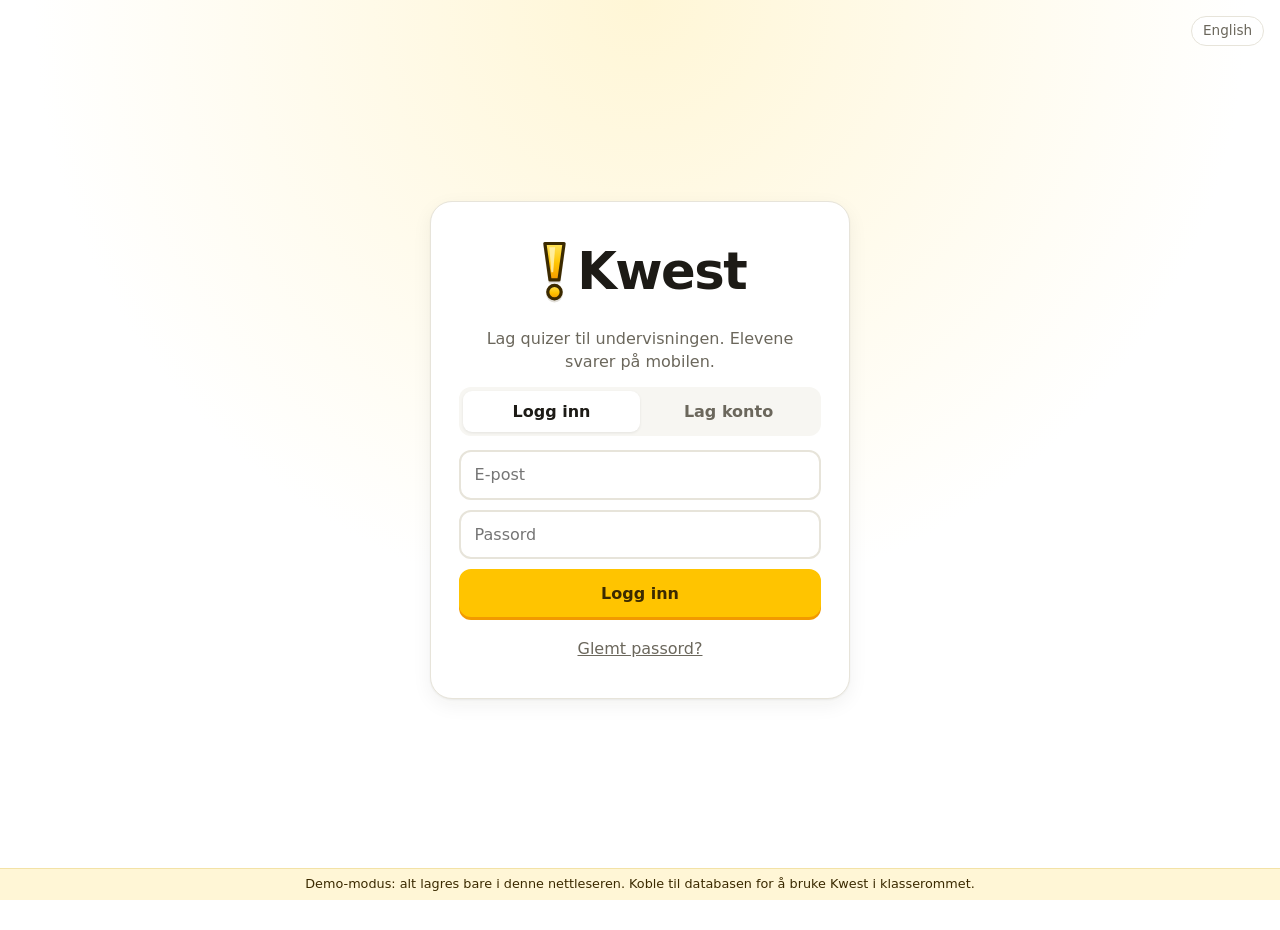
==== laerer.html @ b6a22ca3 "Kwest: quiz-app for undervisning med lærerside, storskjerm og mobilsvar Co-Authored-By: Claude Opus " ====
<!doctype html>
<html lang="nb">
<head>
  <meta charset="utf-8">
  <meta name="viewport" content="width=device-width, initial-scale=1, viewport-fit=cover">
  <meta name="theme-color" content="#FFC400">
  <title>Kwest – lærer</title>
  <link rel="stylesheet" href="css/style.css">
</head>
<body class="page-teacher">
  <div id="app"></div>
  <noscript>Kwest trenger JavaScript.</noscript>
  <script src="js/vendor/supabase.js"></script>
  <script type="module" src="js/teacher.js"></script>
</body>
</html>
---- css/style.css ----
/* Kwest – rent, hvitt og gult. */
:root {
  --bg: #ffffff;
  --soft: #F7F6F2;
  --line: #E7E4DA;
  --ink: #1D1B16;
  --muted: #6B675C;
  --gold: #FFC400;
  --gold-2: #F29A00;
  --gold-soft: #FFF6D6;
  --brown: #3B2A00;
  --ok: #1E8B3A;
  --bad: #D62839;
  --radius: 14px;
  --shadow: 0 1px 2px rgba(29, 27, 22, .06), 0 6px 20px rgba(29, 27, 22, .06);
  --font: ui-rounded, "SF Pro Rounded", "Nunito", system-ui, -apple-system, "Segoe UI", Roboto, sans-serif;
  color-scheme: light;
}

* { box-sizing: border-box; }
html, body { margin: 0; min-height: 100%; }
body { background: var(--bg); color: var(--ink); font-family: var(--font); font-size: 16px; line-height: 1.45; -webkit-font-smoothing: antialiased; }
h1, h2, h3 { line-height: 1.15; margin: 0 0 .5em; letter-spacing: -.01em; }
h1 { font-size: 1.8rem; font-weight: 800; }
a { color: inherit; }
button, input, select, textarea { font: inherit; color: inherit; }
img { max-width: 100%; }
.hidden { display: none !important; }
.spacer { flex: 1; }
.muted { color: var(--muted); }
.small-text { font-size: .85rem; }
.center-text { text-align: center; }
.danger-text { color: var(--bad) !important; }
.stack { display: flex; flex-direction: column; gap: 12px; }
.row { display: flex; gap: 12px; align-items: flex-end; }
.row.wrap { flex-wrap: wrap; }
.grow { flex: 1; }

/* ---------- Logo ---------- */
.wordmark { display: inline-flex; align-items: center; gap: .15em; text-decoration: none; }
.wordmark .mark { flex: none; filter: drop-shadow(0 2px 0 rgba(59, 42, 0, .15)); }
.wordmark-text { font-weight: 900; letter-spacing: -.03em; color: var(--ink); }
.brand { text-decoration: none; }

/* ---------- Knapper og skjema ---------- */
.btn {
  display: inline-flex; align-items: center; justify-content: center; gap: .4em;
  padding: .65em 1.15em; border-radius: 12px; border: 2px solid var(--line); background: #fff;
  font-weight: 700; cursor: pointer; text-decoration: none; white-space: nowrap;
  transition: transform .08s ease, background .15s ease, box-shadow .15s ease;
}
.btn:hover { background: var(--soft); }
.btn:active { transform: translateY(1px); }
.btn:disabled { opacity: .45; cursor: not-allowed; }
.btn.primary { background: var(--gold); border-color: var(--gold); color: var(--brown); box-shadow: 0 3px 0 var(--gold-2); }
.btn.primary:hover { background: #FFD233; }
.btn.primary:active { box-shadow: 0 1px 0 var(--gold-2); transform: translateY(2px); }
.btn.danger { background: var(--bad); border-color: var(--bad); color: #fff; }
.btn.ghost { background: transparent; }
.btn.ghost:hover { background: var(--soft); }
.btn.small { padding: .4em .8em; font-size: .9rem; border-radius: 10px; }
.btn.big { font-size: 1.25rem; padding: .7em 1.6em; }
.btn.huge { font-size: 1.35rem; padding: .85em 1.2em; width: 100%; border-radius: 16px; }
.btn.wide { width: 100%; }
.icon-btn { border: 0; background: transparent; width: 38px; height: 38px; border-radius: 10px; cursor: pointer; font-size: 1.1rem; }
.icon-btn:hover:not(:disabled) { background: var(--soft); }
.icon-btn:disabled { opacity: .3; cursor: default; }
.link { border: 0; background: none; color: var(--muted); text-decoration: underline; cursor: pointer; padding: 6px; }
.lang-btn { border: 1px solid var(--line); background: #fff; border-radius: 999px; padding: .3em .8em; font-size: .85rem; cursor: pointer; color: var(--muted); }
.lang-btn:hover { color: var(--ink); }

input[type=text], input[type=email], input[type=password], input[type=search], input[type=number], input:not([type]), textarea, select {
  width: 100%; padding: .7em .85em; border: 2px solid var(--line); border-radius: 12px; background: #fff; outline: none;
  transition: border-color .15s ease, box-shadow .15s ease;
}
input:focus, textarea:focus, select:focus { border-color: var(--gold); box-shadow: 0 0 0 4px var(--gold-soft); }
textarea { resize: vertical; }
select { cursor: pointer; }
.field { display: flex; flex-direction: column; gap: 4px; font-size: .85rem; color: var(--muted); font-weight: 600; }
.field select, .field input, .field textarea { color: var(--ink); font-size: 1rem; font-weight: 400; }
.check { display: flex; align-items: center; gap: 10px; cursor: pointer; }
.check input { width: 20px; height: 20px; accent-color: var(--gold-2); }
.num-input { width: 120px !important; }
.form-error { color: var(--bad); min-height: 1.2em; margin: 4px 0; font-weight: 600; }
.form-error:empty, .form-info:empty { display: none; }
.form-info { color: var(--ok); font-weight: 600; }
.code-input { font-family: ui-monospace, Menlo, Consolas, monospace; font-size: .85rem; }

/* ---------- Varsler og dialog ---------- */
.toasts { position: fixed; bottom: 24px; left: 50%; transform: translateX(-50%); display: flex; flex-direction: column; gap: 8px; z-index: 100; pointer-events: none; }
.toast { background: var(--ink); color: #fff; padding: .7em 1.2em; border-radius: 12px; box-shadow: var(--shadow); font-weight: 600; transition: opacity .4s; text-align: center; }
.toast.ok { background: var(--ok); }
.toast.bad { background: var(--bad); }
.toast.out { opacity: 0; }
.modal-wrap { position: fixed; inset: 0; background: rgba(29, 27, 22, .35); display: grid; place-items: center; z-index: 50; padding: 16px; animation: fade .15s ease; }
.modal { background: #fff; border-radius: 18px; width: min(640px, 100%); max-height: 90vh; overflow: auto; box-shadow: 0 20px 60px rgba(0, 0, 0, .2); }
.modal-head { display: flex; align-items: center; justify-content: space-between; padding: 18px 20px 0; }
.modal-head h2 { margin: 0; font-size: 1.3rem; }
.modal-body { padding: 16px 20px; }
.modal-body p { margin: 0; }
.modal-actions { display: flex; justify-content: flex-end; gap: 10px; padding: 0 20px 20px; }
@keyframes fade { from { opacity: 0; } }

.spinner { width: 42px; height: 42px; border-radius: 50%; border: 5px solid var(--gold-soft); border-top-color: var(--gold); animation: spin .8s linear infinite; margin: 40px auto; }
.spinner.small { width: 18px; height: 18px; border-width: 3px; margin: 0 8px 0 0; display: inline-block; vertical-align: middle; }
@keyframes spin { to { transform: rotate(360deg); } }

.demo-banner { position: fixed; bottom: 0; left: 0; right: 0; background: var(--gold-soft); color: var(--brown); font-size: .8rem; padding: 6px 12px; text-align: center; border-top: 1px solid #F3E2A6; z-index: 40; }
.is-demo { padding-bottom: 30px; }

/* =========================================================
   ELEV (mobil)
   ========================================================= */
.page-player { background: #fff; touch-action: manipulation; }
.page-player #app { min-height: 100dvh; display: flex; flex-direction: column; }
.ptop { display: flex; justify-content: space-between; align-items: center; padding: 14px 16px; }
.pbar { display: flex; align-items: center; gap: 10px; padding: 10px 16px; border-bottom: 1px solid var(--line); background: #fff; font-weight: 800; }
.pbar-name { flex: 1; overflow: hidden; text-overflow: ellipsis; white-space: nowrap; }
.pbar-score { background: var(--ink); color: #fff; border-radius: 999px; padding: .2em .8em; font-size: .9rem; }
.pbar-lost { color: var(--bad); font-size: .75rem; font-weight: 600; }
.pmain { flex: 1; display: flex; flex-direction: column; padding: 16px; }
.pmain.center { justify-content: center; align-items: center; text-align: center; }
.join-card { width: min(420px, 100%); display: flex; flex-direction: column; gap: 14px; align-items: stretch; margin-bottom: 8vh; }
.join-form { display: flex; flex-direction: column; gap: 12px; }
.join-label { font-weight: 800; font-size: 1.1rem; text-align: left; }
.big-input { font-size: 1.6rem !important; text-align: center; font-weight: 800; padding: .6em !important; border-radius: 16px !important; letter-spacing: .02em; }
.pin-chip { align-self: center; border: 0; background: var(--gold-soft); color: var(--brown); padding: .45em 1em; border-radius: 999px; font-weight: 700; cursor: pointer; }
.teacher-link { color: var(--muted); font-size: .9rem; margin-top: 18px; }
.pmsg { display: flex; flex-direction: column; align-items: center; gap: 6px; max-width: 420px; }
.pmsg h1 { font-size: 2rem; margin: 10px 0 0; }
.pmsg p { color: var(--muted); font-size: 1.1rem; margin: 0 0 12px; }
.big-mark { margin-bottom: 8px; }
.pulse .mark, .big-mark.pulse { animation: pulse 1s ease-in-out infinite; }
@keyframes pulse { 50% { transform: scale(1.08); } }
.lobby .big-mark .mark { animation: bob 2.4s ease-in-out infinite; }
@keyframes bob { 50% { transform: translateY(-8px); } }

.pmain.answering { padding: 10px; }
.answer-wrap { flex: 1; display: flex; flex-direction: column; gap: 10px; }
.pq-head { display: flex; justify-content: space-between; align-items: center; color: var(--muted); font-weight: 700; padding: 0 4px; }
.ptime { background: var(--gold); color: var(--brown); border-radius: 999px; min-width: 2.4em; text-align: center; padding: .1em .6em; font-weight: 900; }
.pgrid { flex: 1; display: grid; gap: 10px; grid-template-columns: 1fr 1fr; grid-auto-rows: 1fr; }
.pgrid.n2 { grid-template-columns: 1fr; }
.pbtn {
  border: 0; border-radius: 18px; color: #fff; cursor: pointer; display: flex; flex-direction: column; align-items: center; justify-content: center;
  gap: 8px; padding: 12px; font-weight: 800; text-shadow: 0 1px 2px rgba(0, 0, 0, .25); box-shadow: inset 0 -6px 0 rgba(0, 0, 0, .18);
  min-height: 0; overflow: hidden; word-break: break-word; transition: transform .08s ease, filter .15s;
}
.pbtn:active { transform: scale(.97); }
.pbtn .shape { width: 34px; height: 34px; opacity: .9; }
.pbtn .shape svg { width: 100%; height: 100%; }
.pbtn-text { line-height: 1.15; }
.pbtn.picked { filter: saturate(.35) brightness(.9); }
.order-num { font-size: 2rem; font-weight: 900; background: #fff; color: var(--ink); width: 48px; height: 48px; border-radius: 50%; display: grid; place-items: center; text-shadow: none; }
.order-wrap { flex: 1; display: flex; flex-direction: column; gap: 10px; }
.order-hint { margin: 0; text-align: center; font-weight: 700; }
.order-actions { display: flex; gap: 10px; }
.order-actions .btn { flex: 1; font-size: 1.15rem; padding: .8em; }
.ptext { flex: 1; display: flex; flex-direction: column; gap: 14px; justify-content: center; width: min(480px, 100%); margin: 0 auto; }
.slider-value { font-size: 3rem; font-weight: 900; text-align: center; }
.big-range { width: 100%; height: 44px; accent-color: var(--gold-2); }
.range-ends { display: flex; justify-content: space-between; color: var(--muted); font-weight: 700; margin-top: -8px; }

.pmain.full { padding: 0; }
.result { flex: 1; display: flex; flex-direction: column; align-items: center; justify-content: center; color: #fff; text-align: center; padding: 24px; gap: 6px; animation: fade .25s ease; }
.result.good { background: var(--ok); }
.result.bad { background: var(--bad); }
.result h1 { font-size: 2.4rem; margin: 0; }
.result-icon { width: 96px; height: 96px; border-radius: 50%; background: rgba(255, 255, 255, .2); display: grid; place-items: center; font-size: 3.2rem; font-weight: 900; }
.result-pts { background: rgba(0, 0, 0, .2); border-radius: 999px; padding: .3em 1em; font-size: 1.3rem; font-weight: 800; margin-top: 6px; }
.result-streak { font-weight: 700; }
.result-rank { font-size: 1.15rem; opacity: .9; }
.final .medal { font-size: 5rem; line-height: 1; }
.final-place { font-size: 1.4rem !important; color: var(--ink) !important; font-weight: 800; }

/* =========================================================
   STORSKJERM (vert)
   ========================================================= */
.page-host #app { min-height: 100vh; display: flex; flex-direction: column; }
.hbar { display: flex; align-items: center; gap: 14px; padding: 12px 24px; border-bottom: 1px solid var(--line); }
.hbar-pin { color: var(--muted); font-weight: 600; }
.hbar-pin b { color: var(--ink); font-size: 1.2em; letter-spacing: .04em; }
.hbar-count { font-weight: 800; }
.hmain { flex: 1; display: flex; flex-direction: column; padding: 24px 32px 28px; gap: 18px; min-height: 0; }
.is-demo .hmain { padding-bottom: 44px; }
.host-center { min-height: 100vh; display: flex; flex-direction: column; align-items: center; justify-content: center; gap: 16px; text-align: center; padding: 24px; font-size: 1.2rem; }

.lobby-top { display: grid; grid-template-columns: 1fr auto; gap: 32px; align-items: center; background: var(--soft); border-radius: 24px; padding: 28px 36px; }
.lobby-title { font-size: 1.6rem; color: var(--muted); font-weight: 700; margin: 0 0 6px; }
.lobby-at { font-size: 1.7rem; margin: 0; }
.lobby-at b { font-weight: 900; }
.lobby-pin { display: flex; align-items: baseline; gap: 18px; margin: 6px 0; }
.lobby-pin span { font-size: 1.6rem; font-weight: 800; color: var(--muted); }
.lobby-pin strong { font-size: clamp(4rem, 9vw, 7.5rem); font-weight: 900; letter-spacing: .04em; line-height: 1; }
.lobby-scan { color: var(--muted); font-size: 1.2rem; margin: 0; }
.lobby-qr { width: clamp(200px, 24vw, 320px); background: #fff; border-radius: 18px; padding: 10px; box-shadow: var(--shadow); }
.lobby-qr svg { width: 100%; height: auto; display: block; }
.lobby-players { flex: 1; display: flex; flex-direction: column; gap: 16px; }
.lobby-bar { display: flex; align-items: center; gap: 14px; }
.lobby-count { font-size: 1.4rem; font-weight: 900; }
.chips { display: flex; flex-wrap: wrap; gap: 10px; align-content: flex-start; }
.chip { background: #fff; border: 2px solid var(--line); border-radius: 999px; padding: .45em 1.1em; font-size: 1.25rem; font-weight: 800; cursor: pointer; }
.chip.new { animation: pop .3s ease; }
.chip:hover { border-color: var(--bad); color: var(--bad); text-decoration: line-through; }
@keyframes pop { from { transform: scale(.6); opacity: 0; } }
.waiting { color: var(--muted); font-size: 1.3rem; }

.qhead { display: flex; gap: 16px; align-items: center; }
.qhead-mark { flex: none; }
.qhead-n { color: var(--muted); font-weight: 700; }
.qhead-text { font-size: clamp(1.6rem, 3vw, 2.6rem); margin: 0; }
.qhead-text.long { font-size: clamp(1.3rem, 2.2vw, 1.9rem); }
.qbody { flex: 1; display: grid; grid-template-columns: 140px 1fr 140px; align-items: center; gap: 24px; min-height: 0; }
.qimg { max-height: 42vh; max-width: 100%; border-radius: 16px; justify-self: center; object-fit: contain; box-shadow: var(--shadow); }
.qimg.small { max-height: 26vh; }
.qimg-empty { display: grid; place-items: center; }
.answer-on-phone { font-size: 5rem; color: var(--line); margin: 0; }
.slider-preview { display: flex; align-items: center; gap: 14px; width: 100%; font-size: 1.6rem; font-weight: 800; }
.slider-line { flex: 1; height: 10px; border-radius: 999px; background: linear-gradient(90deg, var(--gold-soft), var(--gold)); }
.timer-ring {
  --p: 1; width: 120px; height: 120px; border-radius: 50%; display: grid; place-items: center;
  background: conic-gradient(var(--gold) calc(var(--p) * 360deg), var(--soft) 0);
}
.timer-num { width: 92px; height: 92px; border-radius: 50%; background: #fff; display: grid; place-items: center; font-size: 2.6rem; font-weight: 900; }
.acount { display: flex; flex-direction: column; align-items: center; gap: 4px; font-weight: 700; color: var(--muted); }
.acount-n { font-size: 3rem; color: var(--ink); line-height: 1; }
.tiles { display: grid; grid-template-columns: 1fr 1fr; gap: 14px; }
.tile {
  position: relative; display: flex; align-items: center; gap: 16px; padding: 18px 22px; border-radius: 16px; color: #fff; min-height: 86px;
  font-size: clamp(1.15rem, 2vw, 1.7rem); font-weight: 800; overflow: hidden; text-shadow: 0 1px 2px rgba(0, 0, 0, .2);
  box-shadow: inset 0 -6px 0 rgba(0, 0, 0, .15); transition: opacity .3s;
}
.tile .shape { width: 32px; height: 32px; flex: none; z-index: 1; }
.tile .shape svg { width: 100%; height: 100%; }
.tile-text { flex: 1; z-index: 1; }
.tile-check { z-index: 1; background: #fff; color: var(--ok); width: 40px; height: 40px; border-radius: 50%; display: grid; place-items: center; font-size: 1.5rem; text-shadow: none; }
.tile.dim { opacity: .35; }

.intro { flex: 1; display: flex; flex-direction: column; align-items: center; justify-content: center; text-align: center; gap: 16px; }
.intro-mark .mark { animation: pop .4s ease; }
.intro-text { font-size: clamp(2rem, 4.5vw, 3.6rem); max-width: 1100px; }
.intro-bar { width: min(600px, 80%); height: 10px; background: var(--soft); border-radius: 999px; overflow: hidden; }
.intro-bar span { display: block; height: 100%; background: var(--gold); animation: grow linear forwards; width: 0; }
@keyframes grow { to { width: 100%; } }
.info-slide { flex: 1; display: flex; flex-direction: column; align-items: center; justify-content: center; gap: 22px; text-align: center; }
.info-text { font-size: clamp(1.6rem, 3.4vw, 2.8rem); font-weight: 800; max-width: 1100px; white-space: pre-wrap; }

.reveal-body { flex: 1; display: flex; flex-direction: column; justify-content: center; min-height: 0; }
.reveal-wrap { display: flex; flex-direction: column; gap: 18px; align-items: stretch; }
.reveal-wrap .qimg { align-self: center; }
.reveal-top { display: flex; justify-content: center; align-items: flex-end; gap: 40px; }
.big-q { opacity: .18; }
.bars { display: flex; align-items: flex-end; justify-content: center; gap: 22px; height: 34vh; min-height: 180px; }
.bar-col { width: clamp(70px, 9vw, 130px); height: 100%; display: flex; flex-direction: column; justify-content: flex-end; align-items: stretch; gap: 6px; transition: opacity .3s; }
.bar-col.dim { opacity: .35; }
.bar-n { text-align: center; font-size: 1.8rem; font-weight: 900; }

.bar-area { flex: 1; display: flex; align-items: flex-end; min-height: 0; }
.bar { width: 100%; border-radius: 10px 10px 0 0; animation: barup .7s cubic-bezier(.2, .9, .3, 1) both; transform-origin: bottom; }
@keyframes barup { from { transform: scaleY(0); } }
.bar-shape { height: 40px; border-radius: 0 0 10px 10px; display: grid; place-items: center; color: #fff; }
.bar-shape svg { width: 22px; height: 22px; }
.correct-box { display: flex; align-items: baseline; gap: 14px; justify-content: center; flex-wrap: wrap; background: #E9F6EC; color: var(--ok); border-radius: 16px; padding: 14px 22px; font-weight: 700; font-size: 1.3rem; }
.correct-box strong { font-size: 2rem; color: var(--ink); }
.answer-list { list-style: none; padding: 0; margin: 0 auto; display: grid; grid-template-columns: repeat(auto-fill, minmax(260px, 1fr)); gap: 10px; width: 100%; }
.answer-list li { display: flex; justify-content: space-between; padding: 12px 16px; border-radius: 12px; background: var(--soft); font-size: 1.3rem; font-weight: 700; }
.answer-list li.ok { background: #E9F6EC; color: var(--ok); }
.cloud-wrap { text-align: center; }
.cloud { display: flex; flex-wrap: wrap; justify-content: center; align-items: center; gap: 6px 22px; max-width: 1200px; margin: 0 auto; padding: 10px; }
.cloud-word { border: 0; background: none; font-weight: 900; cursor: pointer; line-height: 1.1; animation: pop .4s ease; padding: 0 4px; border-radius: 8px; }
.cloud-word:hover { background: var(--soft); text-decoration: line-through; }
.numline { position: relative; height: 90px; margin: 30px 40px; }
.numline::before { content: ""; position: absolute; left: 0; right: 0; top: 40px; height: 8px; border-radius: 999px; background: var(--soft); }
.numline-band { position: absolute; top: 30px; height: 28px; background: #CFEBD6; border-radius: 8px; }
.numline-dot { position: absolute; top: 34px; width: 20px; height: 20px; margin-left: -10px; border-radius: 50%; background: var(--bad); opacity: .75; border: 2px solid #fff; }
.numline-dot.ok { background: var(--ok); }
.numline-correct { position: absolute; top: 18px; height: 52px; width: 6px; margin-left: -3px; border-radius: 3px; background: var(--ink); }
.numline-end { position: absolute; top: 64px; font-weight: 800; color: var(--muted); font-size: 1.2rem; }
.numline-end.l { left: 0; } .numline-end.r { right: 0; }
.order-list { list-style: none; padding: 0; margin: 0 auto; display: flex; flex-direction: column; gap: 10px; width: min(800px, 100%); counter-reset: o; }
.order-list li { counter-increment: o; display: flex; align-items: center; gap: 14px; color: #fff; border-radius: 14px; padding: 14px 18px; font-size: 1.5rem; font-weight: 800; }
.order-list li::before { content: counter(o); background: #fff; color: var(--ink); width: 40px; height: 40px; border-radius: 50%; display: grid; place-items: center; flex: none; }
.order-list .shape { width: 26px; height: 26px; }
.hfoot { display: flex; align-items: center; justify-content: space-between; gap: 16px; }
.reveal-stat { font-size: 1.3rem; font-weight: 800; color: var(--muted); }

.board-title { text-align: center; font-size: 2.6rem; }
.board { list-style: none; padding: 0; margin: 0 auto; width: min(900px, 100%); display: flex; flex-direction: column; gap: 12px; flex: 1; }
.board li { display: grid; grid-template-columns: 56px minmax(120px, 1.2fr) 2fr 130px; align-items: center; gap: 16px; background: var(--soft); border-radius: 16px; padding: 14px 20px; font-size: 1.5rem; font-weight: 800; animation: slide .4s ease both; }
.board li:first-child { background: var(--gold-soft); }
@keyframes slide { from { transform: translateX(-30px); opacity: 0; } }
.board-rank { width: 44px; height: 44px; border-radius: 50%; background: #fff; display: grid; place-items: center; }
.board-name { overflow: hidden; text-overflow: ellipsis; white-space: nowrap; }
.board-streak { font-size: 1rem; }
.board-bar { height: 14px; background: #fff; border-radius: 999px; overflow: hidden; }
.board-bar span { display: block; height: 100%; background: var(--gold); border-radius: 999px; transition: width .8s ease; }
.board-score { text-align: right; }
.board-score small { color: var(--ok); font-size: .9rem; display: block; }

.podium { flex: 1; display: flex; align-items: flex-end; justify-content: center; gap: 18px; min-height: 340px; }
.pod { width: min(260px, 28vw); display: flex; flex-direction: column; align-items: center; gap: 6px; animation: rise .8s cubic-bezier(.2, .9, .3, 1.2) both; }
.pod.third { animation-delay: .3s; } .pod.second { animation-delay: .9s; } .pod.first { animation-delay: 1.6s; }
@keyframes rise { from { transform: translateY(120px); opacity: 0; } }
.pod-name { font-size: 1.8rem; font-weight: 900; text-align: center; overflow-wrap: anywhere; }
.pod-score { font-weight: 800; color: var(--muted); font-size: 1.2rem; }
.pod-block { width: 100%; border-radius: 18px 18px 0 0; display: flex; flex-direction: column; align-items: center; justify-content: flex-start; padding-top: 16px; gap: 6px; box-shadow: inset 0 -10px 0 rgba(0, 0, 0, .08); }
.pod.first .pod-block { height: 260px; background: linear-gradient(#FFE45C, var(--gold)); }
.pod.second .pod-block { height: 190px; background: linear-gradient(#F1F1F1, #D5D5D5); }
.pod.third .pod-block { height: 140px; background: linear-gradient(#F3D3B0, #D9A574); }
.pod-place { font-size: 3.5rem; font-weight: 900; color: rgba(59, 42, 0, .75); }
.all-results { width: min(700px, 100%); margin: 0 auto; background: var(--soft); border-radius: 14px; padding: 12px 18px; }
.all-results summary { cursor: pointer; font-weight: 800; }
.all-results ol { margin: 10px 0 0; padding-left: 2em; columns: 2; }
.all-results li { font-size: 1.1rem; padding: 3px 0; }
.all-results li b { margin-left: 10px; color: var(--muted); }
.confetti { position: fixed; inset: 0; pointer-events: none; overflow: hidden; z-index: 30; }
.confetti i { position: absolute; top: -20px; width: 10px; height: 16px; border-radius: 2px; animation: fall linear forwards; }
@keyframes fall { to { top: 105%; transform: rotate(720deg) translateX(40px); } }

/* =========================================================
   LÆRER
   ========================================================= */
.page-teacher { background: #fff; }
.tbar { display: flex; align-items: center; gap: 18px; padding: 10px 24px; border-bottom: 1px solid var(--line); position: sticky; top: 0; background: rgba(255, 255, 255, .95); backdrop-filter: blur(6px); z-index: 10; }
.tabs { display: flex; gap: 4px; }
.tab { text-decoration: none; padding: .5em .9em; border-radius: 10px; font-weight: 700; color: var(--muted); }
.tab:hover { background: var(--soft); color: var(--ink); }
.tab.active { background: var(--gold-soft); color: var(--brown); }
.who { color: var(--muted); font-size: .9rem; }
.tmain { padding: 24px; max-width: 1280px; margin: 0 auto; }

.auth { min-height: 100vh; display: flex; flex-direction: column; align-items: center; justify-content: center; padding: 24px 16px; background: radial-gradient(circle at 50% 0%, var(--gold-soft), #fff 55%); }
.auth-top { position: absolute; top: 16px; right: 16px; }
.auth-card { width: min(420px, 100%); background: #fff; border-radius: 22px; box-shadow: var(--shadow); padding: 32px 28px; display: flex; flex-direction: column; align-items: center; gap: 14px; text-align: center; border: 1px solid var(--line); }
.auth-logo { margin-bottom: 4px; }
.auth-intro { color: var(--muted); margin: 0; }
.auth-form { width: 100%; display: flex; flex-direction: column; gap: 10px; }
.seg { display: flex; background: var(--soft); border-radius: 12px; padding: 4px; width: 100%; }
.seg button { flex: 1; border: 0; background: transparent; padding: .55em; border-radius: 9px; font-weight: 700; cursor: pointer; color: var(--muted); }
.seg button.on { background: #fff; color: var(--ink); box-shadow: 0 1px 3px rgba(0, 0, 0, .08); }

.list-head { display: flex; align-items: center; gap: 10px; margin-bottom: 20px; flex-wrap: wrap; }
.list-head h1 { margin: 0; }
.search { width: 220px !important; }
.cards { display: grid; grid-template-columns: repeat(auto-fill, minmax(320px, 1fr)); gap: 16px; }
.card { border: 1px solid var(--line); border-radius: 18px; background: #fff; display: flex; flex-direction: column; transition: box-shadow .15s, transform .15s; }
.card:hover { box-shadow: var(--shadow); transform: translateY(-2px); }
.card-main { display: flex; gap: 14px; padding: 18px 18px 10px; text-decoration: none; flex: 1; }
.card-mark { flex: none; }
.card h3 { margin: 0 0 4px; font-size: 1.15rem; }
.card-desc { margin: 0 0 4px; color: var(--muted); font-size: .9rem; display: -webkit-box; -webkit-line-clamp: 2; -webkit-box-orient: vertical; overflow: hidden; }
.card-meta { margin: 0; color: var(--muted); font-size: .82rem; }
.card-actions { display: flex; gap: 6px; flex-wrap: wrap; padding: 10px 14px 14px; }
.empty { grid-column: 1 / -1; text-align: center; padding: 60px 20px; color: var(--muted); }

/* Redigering */
.editor { display: flex; flex-direction: column; gap: 14px; }
.ed-head { display: flex; align-items: center; gap: 10px; flex-wrap: wrap; }
.title-input { flex: 1; min-width: 200px; font-size: 1.4rem !important; font-weight: 800; border-color: transparent !important; background: var(--soft) !important; }
.title-input:focus { background: #fff !important; border-color: var(--gold) !important; }
.save-status { font-size: .85rem; color: var(--muted); min-width: 80px; }
.save-status[data-s=saved] { color: var(--ok); }
.notice { background: var(--gold-soft); border-radius: 12px; padding: 10px 14px; margin: 0; color: var(--brown); }
.ed-body { display: grid; grid-template-columns: 260px 1fr; gap: 20px; align-items: start; }
.ed-side { position: sticky; top: 76px; display: flex; flex-direction: column; gap: 10px; max-height: calc(100vh - 100px); }
.qlist { list-style: none; padding: 0; margin: 0; display: flex; flex-direction: column; gap: 8px; overflow: auto; }
.qitem { display: flex; gap: 10px; align-items: center; border: 2px solid var(--line); border-radius: 12px; padding: 8px 10px; cursor: pointer; background: #fff; }
.qitem:hover { border-color: #D8D3C3; }
.qitem.sel { border-color: var(--gold); background: var(--gold-soft); }
.qitem.bad .qitem-n { background: var(--bad); color: #fff; }
.qitem-n { flex: none; width: 26px; height: 26px; border-radius: 50%; background: var(--soft); display: grid; place-items: center; font-weight: 800; font-size: .85rem; }
.qitem-body { flex: 1; min-width: 0; display: flex; flex-direction: column; }
.qitem-type { font-size: .75rem; color: var(--muted); font-weight: 700; }
.qitem-text { font-size: .9rem; font-weight: 600; overflow: hidden; text-overflow: ellipsis; white-space: nowrap; }
.qitem-img { width: 40px; height: 30px; object-fit: cover; border-radius: 6px; flex: none; }
.add-btn { width: 100%; border-style: dashed; }
.type-grid { display: grid; grid-template-columns: 1fr 1fr; gap: 8px; }
.type-item { display: flex; gap: 12px; align-items: center; width: 100%; border: 2px solid var(--line); background: #fff; padding: 12px; border-radius: 14px; cursor: pointer; text-align: left; }
.type-item:hover { border-color: var(--gold); background: var(--gold-soft); }
.type-item small { display: block; color: var(--muted); font-size: .8rem; }
.type-icon { width: 34px; height: 34px; border-radius: 10px; background: var(--gold-soft); display: grid; place-items: center; font-size: 1.1rem; flex: none; color: var(--brown); }

.ed-panel { display: flex; flex-direction: column; gap: 14px; min-width: 0; }
.panel-tools { display: flex; gap: 12px; align-items: flex-end; flex-wrap: wrap; }
.panel-tools .field { min-width: 140px; }
.qtools { display: flex; gap: 2px; }
.q-slide { background: var(--soft); border-radius: 20px; padding: 22px; display: flex; flex-direction: column; gap: 18px; }
.q-slide-head { display: flex; gap: 12px; align-items: center; }
.q-mark { flex: none; }
.q-text { font-size: 1.4rem !important; font-weight: 800; text-align: center; border-color: transparent !important; box-shadow: var(--shadow); }
.img-box { align-self: center; width: min(520px, 100%); min-height: 160px; border: 2px dashed #D8D3C3; border-radius: 16px; display: flex; flex-direction: column; align-items: center; justify-content: center; gap: 6px; color: var(--muted); cursor: pointer; background: #fff; text-align: center; padding: 16px; }
.img-box:hover, .img-box.drag { border-color: var(--gold); background: var(--gold-soft); }
.img-plus { font-size: 2rem; }
.img-box.has { cursor: default; border: 0; background: none; padding: 0; position: relative; }
.img-box.has img { max-height: 300px; border-radius: 14px; box-shadow: var(--shadow); }
.img-remove { position: absolute; top: 8px; right: 8px; background: #fff !important; }
.opts { display: grid; grid-template-columns: 1fr 1fr; gap: 10px; }
.opts.list { grid-template-columns: 1fr; }
.opt { display: flex; align-items: center; gap: 10px; background: var(--c); border-radius: 14px; padding: 10px 12px; min-height: 64px; }
.opt-shape { width: 26px; height: 26px; color: #fff; flex: none; }
.opt-shape svg { width: 100%; height: 100%; }
.opt-input { flex: 1; background: rgba(255, 255, 255, .95) !important; border: 0 !important; font-weight: 700; }
.opt-input:focus { box-shadow: 0 0 0 3px rgba(255, 255, 255, .6) !important; }
.opt-label { flex: 1; color: #fff; font-size: 1.3rem; font-weight: 800; }
.opt-correct { flex: none; width: 40px; height: 40px; border-radius: 50%; border: 3px solid rgba(255, 255, 255, .9); background: transparent; color: transparent; font-size: 1.3rem; font-weight: 900; cursor: pointer; }
.opt-correct.on { background: #fff; color: var(--ok); }
.opt-correct:hover:not(:disabled) { color: rgba(255, 255, 255, .8); }
.opt-correct.on:hover { color: var(--ok); }
.opt-del { flex: none; border: 0; background: rgba(0, 0, 0, .15); color: #fff; width: 28px; height: 28px; border-radius: 50%; cursor: pointer; }
.opt-num { color: #fff; font-weight: 900; font-size: 1.2rem; width: 24px; text-align: center; }
.q-issues { color: var(--bad); font-weight: 600; margin: 0; }
.issue-list { margin: 0; padding-left: 1.2em; }
.issue-list .link { color: var(--ink); font-weight: 700; padding: 2px; }

/* Brukere */
.invite { background: var(--soft); border-radius: 16px; padding: 14px 18px; margin-bottom: 18px; }
.invite p { margin: 0 0 8px; }
.invite .row { align-items: center; flex-wrap: wrap; }
.invite-link { background: #fff; border: 1px solid var(--line); border-radius: 8px; padding: 6px 10px; font-size: .9rem; word-break: break-all; }
.users { width: 100%; border-collapse: collapse; }
.users th, .users td { text-align: left; padding: 10px 12px; border-bottom: 1px solid var(--line); }
.users th { font-size: .8rem; color: var(--muted); text-transform: uppercase; letter-spacing: .04em; }
.users tr.pending { background: #FFFBEA; }
.users input[type=checkbox] { width: 20px; height: 20px; accent-color: var(--gold-2); }
.badge { display: inline-block; margin-left: 8px; background: var(--gold); color: var(--brown); border-radius: 999px; padding: 0 .6em; font-size: .75rem; font-weight: 800; }

/* ---------- Små skjermer ---------- */
@media (max-width: 860px) {
  .tbar { flex-wrap: wrap; gap: 8px; padding: 10px 14px; }
  .who { display: none; }
  .tmain { padding: 16px; }
  .ed-body { grid-template-columns: 1fr; }
  .ed-side { position: static; max-height: none; }
  .qlist { flex-direction: row; overflow-x: auto; padding-bottom: 4px; }
  .qitem { min-width: 180px; }
  .type-grid { grid-template-columns: 1fr; }
  .opts { grid-template-columns: 1fr; }
  .search { width: 100% !important; order: 10; }
  .cards { grid-template-columns: 1fr; }
  .users th:nth-child(3), .users td:nth-child(3) { display: none; }
  .lobby-top { grid-template-columns: 1fr; text-align: center; }
  .lobby-pin { justify-content: center; }
  .lobby-qr { justify-self: center; }
  .hmain { padding: 16px; }
  .qbody { grid-template-columns: 90px 1fr 90px; }
  .timer-ring { width: 84px; height: 84px; } .timer-num { width: 64px; height: 64px; font-size: 1.8rem; }
  .tiles { grid-template-columns: 1fr; }
  .board li { grid-template-columns: 44px 1fr 90px; font-size: 1.15rem; }
  .board-bar { display: none; }
}
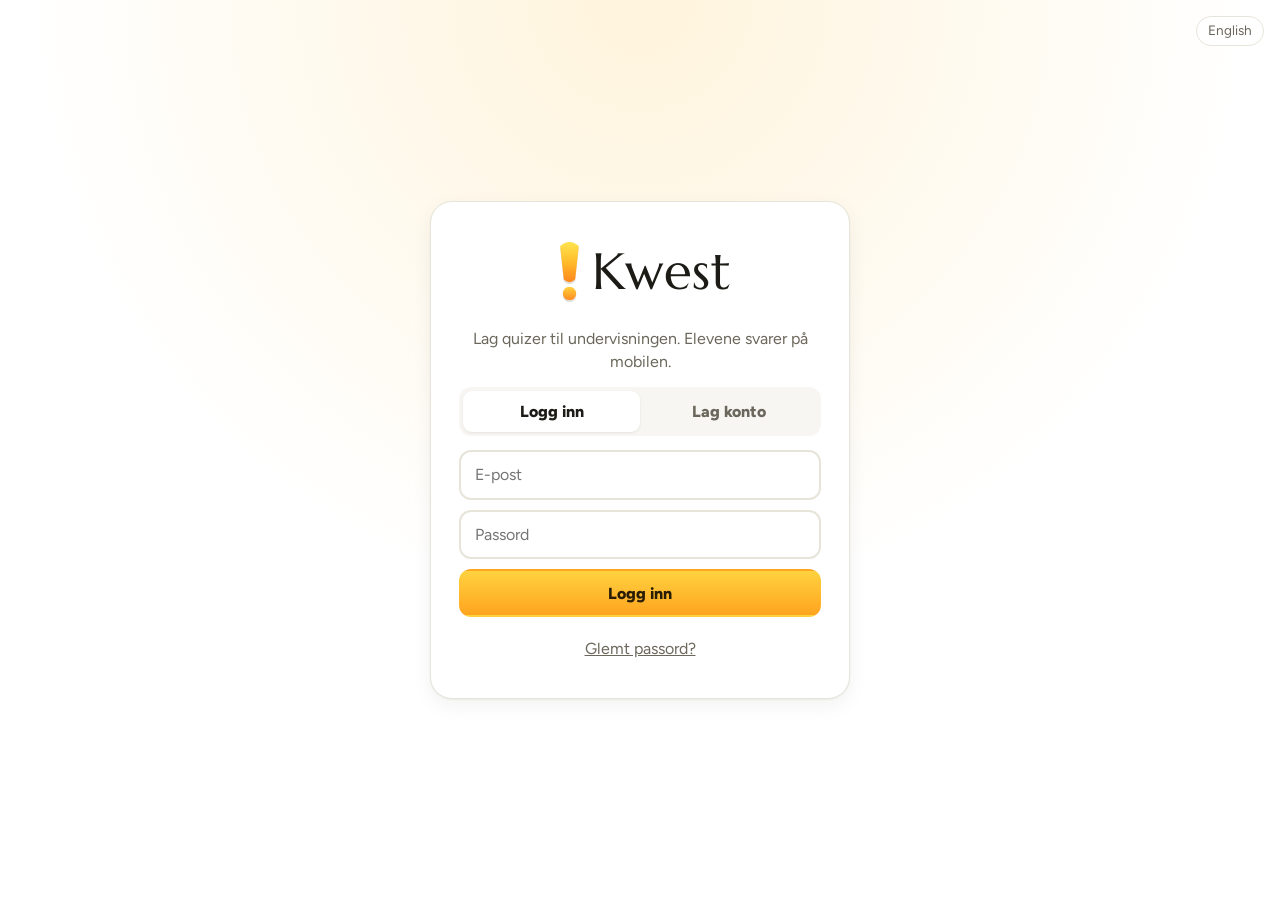
==== commit aafb92da: "Lærersiden heter nå Kwest Studio (/studio); gammel adresse sender videre Co-Authored-By: Claude Opus" ====
--- a/laerer.html
+++ b/laerer.html
@@ -2,15 +2,10 @@
 <html lang="nb">
 <head>
   <meta charset="utf-8">
-  <meta name="viewport" content="width=device-width, initial-scale=1, viewport-fit=cover">
-  <meta name="theme-color" content="#FFC400">
-  <title>Kwest – lærer</title>
-  <link rel="stylesheet" href="css/style.css">
+  <title>Kwest Studio</title>
+  <meta http-equiv="refresh" content="0; url=studio.html">
+  <!-- Gammel adresse: sender videre til Kwest Studio (og tar med eventuell innloggingslenke). -->
+  <script>location.replace('studio.html' + location.search + location.hash);</script>
 </head>
-<body class="page-teacher">
-  <div id="app"></div>
-  <noscript>Kwest trenger JavaScript.</noscript>
-  <script src="js/vendor/supabase.js"></script>
-  <script type="module" src="js/teacher.js"></script>
-</body>
+<body><a href="studio.html">Kwest Studio</a></body>
 </html>
